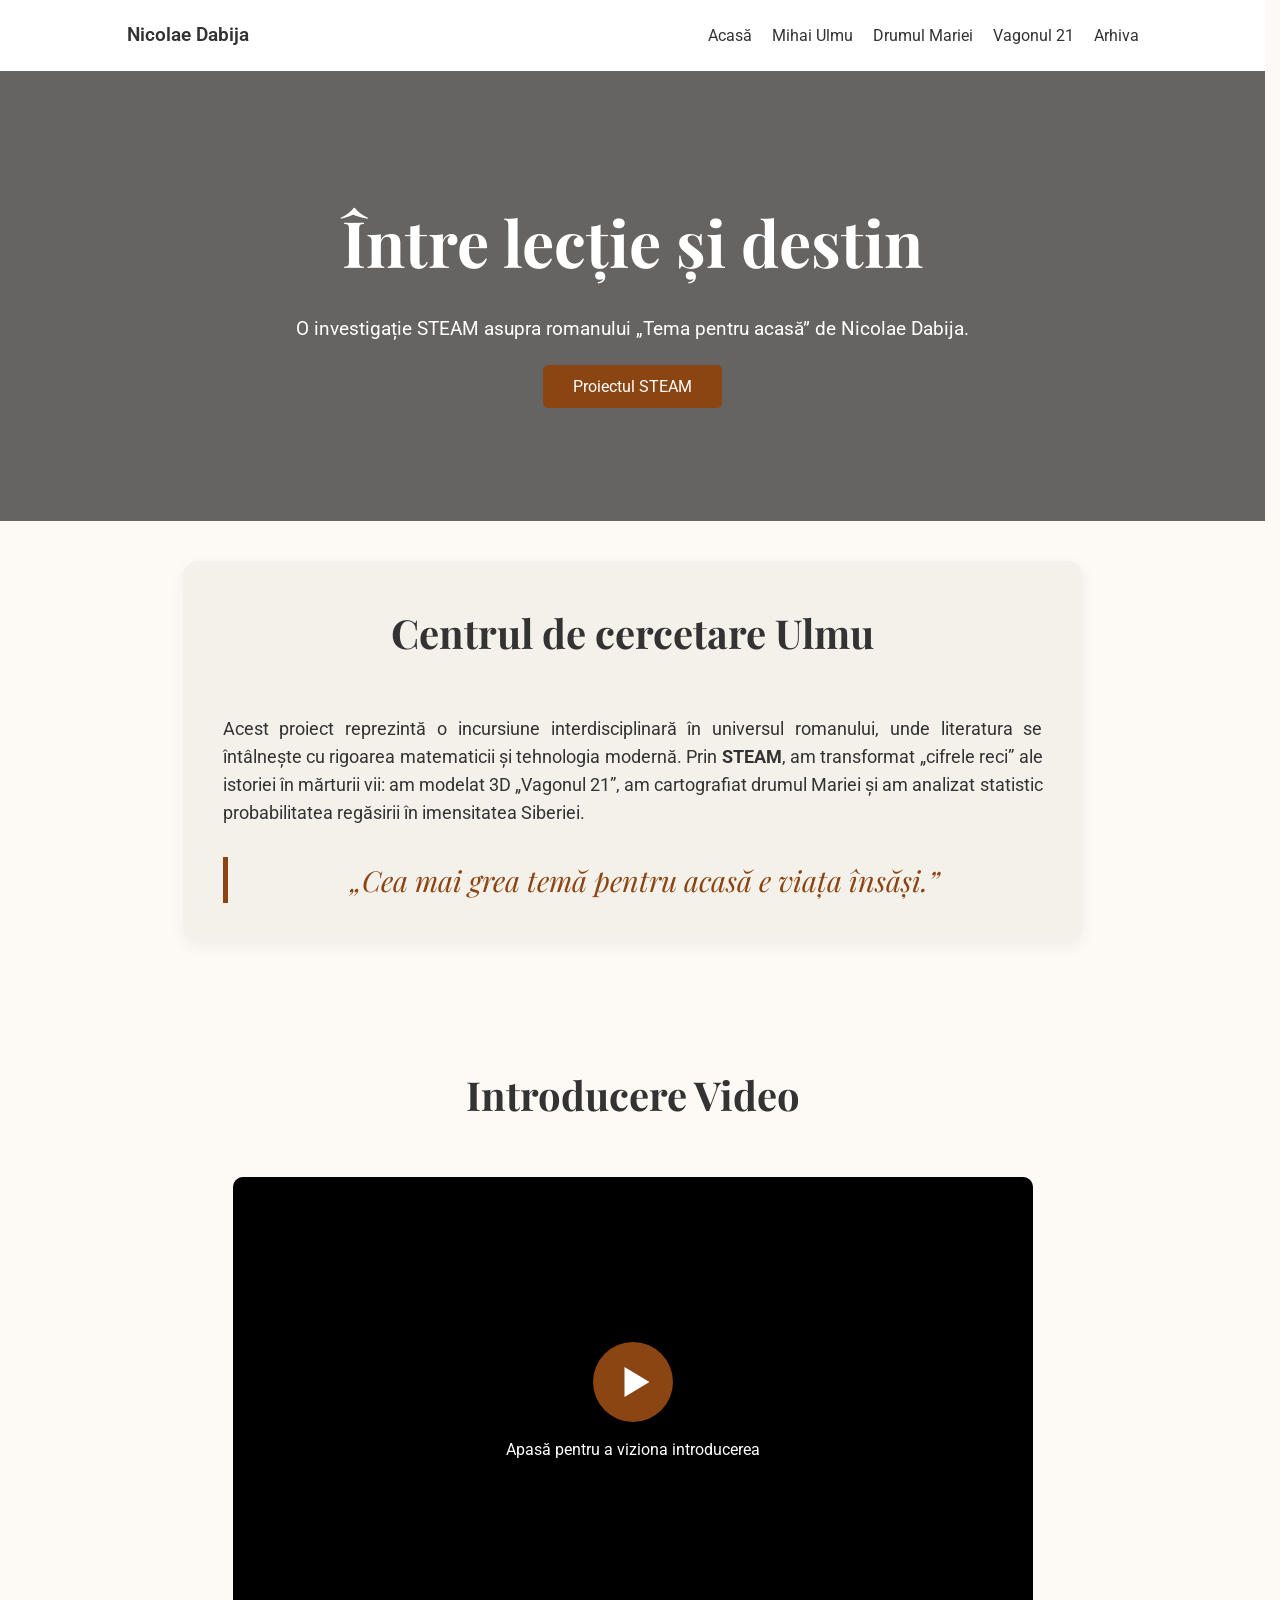
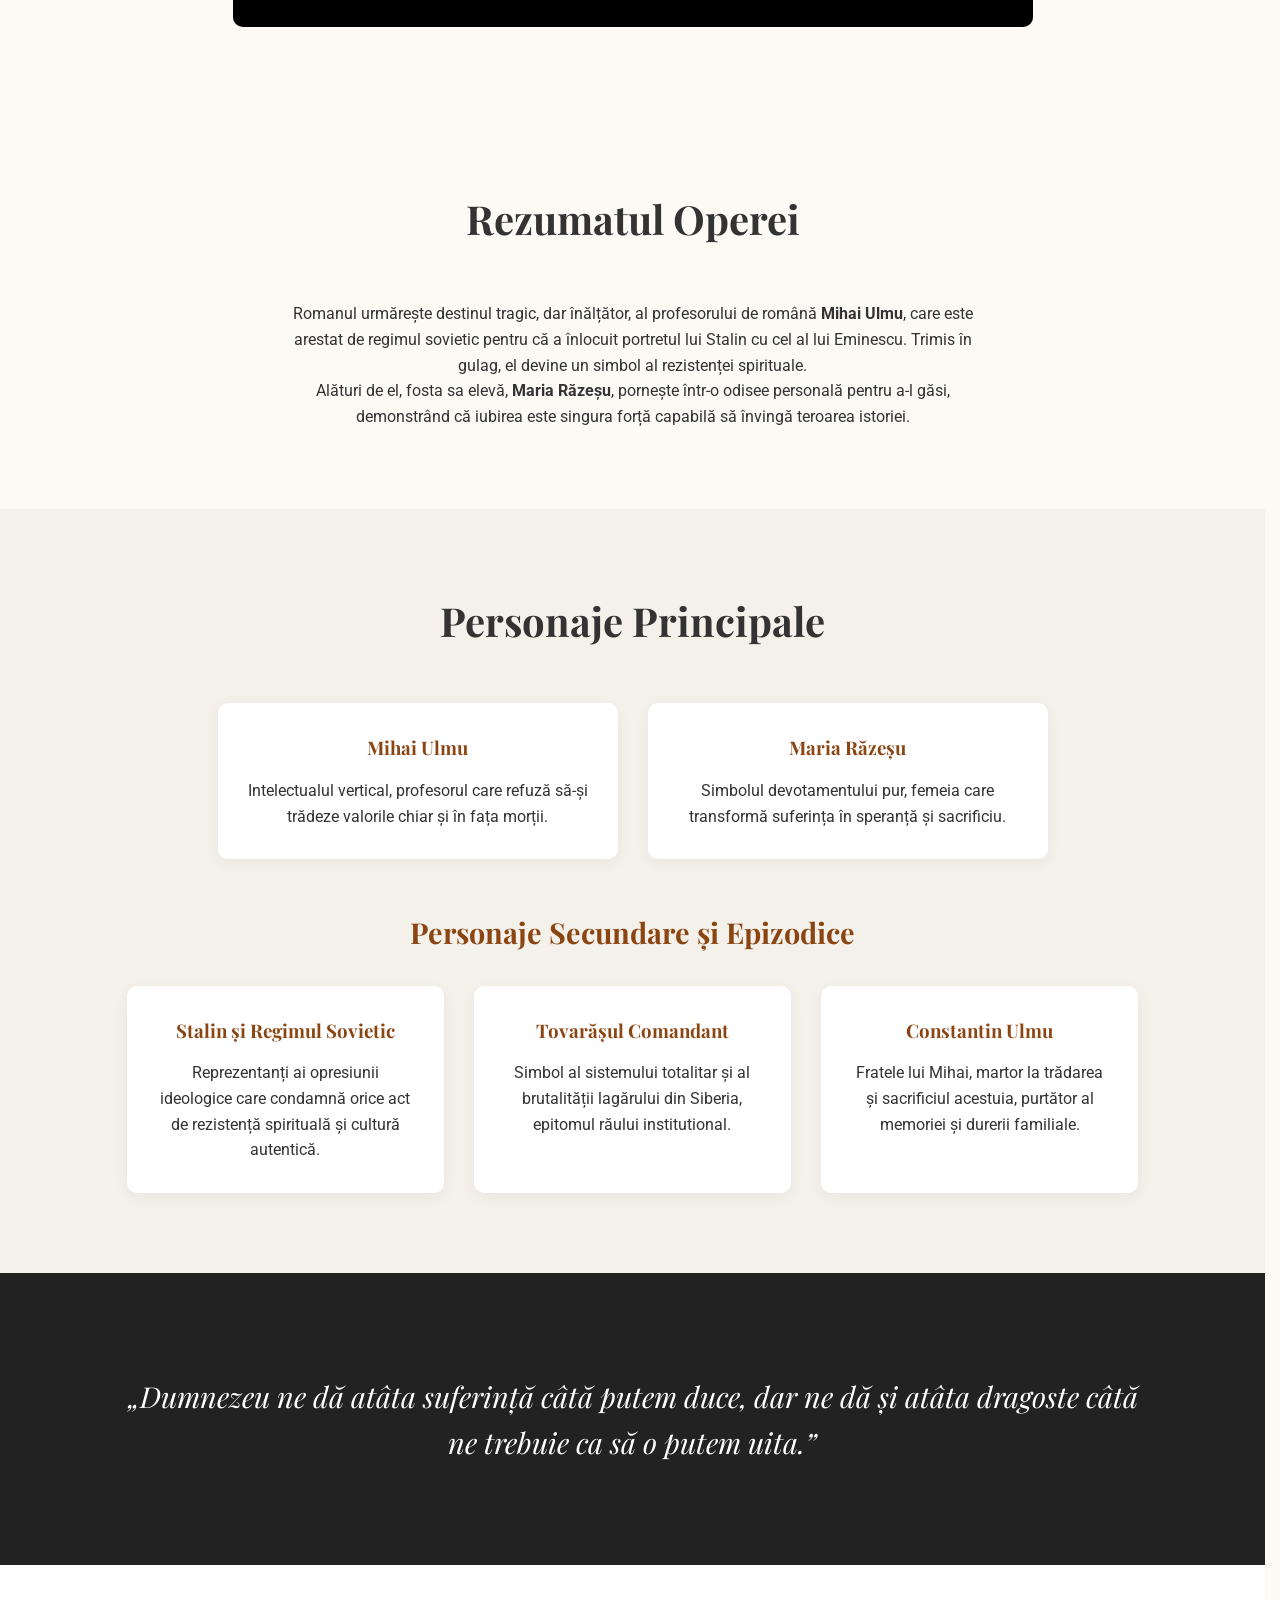
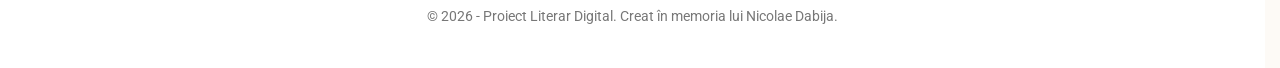
==== index.html @ dccf4f2c "Add files via upload" ====
<!doctype html>
<html lang="ro">
  <head>
    <meta charset="UTF-8" />
    <meta name="viewport" content="width=device-width, initial-scale=1.0" />
    <title>Muzeul Digital - Între lecție și destin</title>
    <link rel="stylesheet" href="style.css" />
    <link
      href="https://fonts.googleapis.com/css2?family=Playfair+Display:ital,wght@0,700;1,400&family=Roboto:wght@300;400&display=swap"
      rel="stylesheet"
    />
  </head>
  <body>
    <nav class="navbar">
      <a href="nicolaedabija.html" class="logo">Nicolae Dabija</a>
      <ul>
        <li><a href="index.html">Acasă</a></li>
        <li><a href="mihai-ulmu.html">Mihai Ulmu</a></li>
        <li><a href="drumul-mariei.html">Drumul Mariei</a></li>
        <li><a href="vagonul-21.html">Vagonul 21</a></li>
        <li><a href="arhiva.html">Arhiva</a></li>
      </ul>
    </nav>

    <header id="acasa" class="hero">
      <div class="hero-content">
        <h1>Între lecție și destin</h1>
        <p>
          O investigație STEAM asupra romanului „Tema pentru acasă” de Nicolae
          Dabija.
        </p>
        <a href="#steam-intro" class="btn">Proiectul STEAM</a>
      </div>
    </header>

    <section id="steam-intro" class="container steam-section">
      <h2 class="section-title">Centrul de cercetare Ulmu</h2>
      <div class="steam-content">
        <p>
          Acest proiect reprezintă o incursiune interdisciplinară în universul
          romanului, unde literatura se întâlnește cu rigoarea matematicii și
          tehnologia modernă. Prin <strong>STEAM</strong>, am transformat
          „cifrele reci” ale istoriei în mărturii vii: am modelat 3D „Vagonul
          21”, am cartografiat drumul Mariei și am analizat statistic
          probabilitatea regăsirii în imensitatea Siberiei.
        </p>
        <div class="quote-central">
          <blockquote>
            „Cea mai grea temă pentru acasă e viața însăși.”
          </blockquote>
        </div>
      </div>
    </section>

    <section class="video-section container">
      <h2 class="section-title">Introducere Video</h2>
      <div class="video-player" id="main-video">
        <div class="video-overlay" onclick="startVideo()">
          <div class="play-button"></div>
          <p>Apasă pentru a viziona introducerea</p>
        </div>
        <video
          id="video-element"
          width="100%"
          poster="https://images.unsplash.com/photo-1497633762265-9d179a990aa6?auto=format&fit=crop&q=80&w=1473"
        >
          <source src="" type="video/mp4" />
          Browserul tău nu suportă tag-ul video.
        </video>
      </div>
    </section>

    <section id="despre" class="container">
      <h2 class="section-title">Rezumatul Operei</h2>
      <div class="content-grid">
        <div class="text-box">
          <p>
            Romanul urmărește destinul tragic, dar înălțător, al profesorului de
            română <strong>Mihai Ulmu</strong>, care este arestat de regimul
            sovietic pentru că a înlocuit portretul lui Stalin cu cel al lui
            Eminescu. Trimis în gulag, el devine un simbol al rezistenței
            spirituale.
          </p>
          <p>
            Alături de el, fosta sa elevă, <strong>Maria Răzeşu</strong>,
            pornește într-o odisee personală pentru a-l găsi, demonstrând că
            iubirea este singura forță capabilă să învingă teroarea istoriei.
          </p>
        </div>
      </div>
    </section>

    <section id="personaje" class="characters-section">
      <h2 class="section-title">Personaje Principale</h2>
      <div class="character-cards">
        <div class="card">
          <h3>Mihai Ulmu</h3>
          <p>
            Intelectualul vertical, profesorul care refuză să-și trădeze
            valorile chiar și în fața morții.
          </p>
        </div>
        <div class="card">
          <h3>Maria Răzeşu</h3>
          <p>
            Simbolul devotamentului pur, femeia care transformă suferința în
            speranță și sacrificiu.
          </p>
        </div>
      </div>

      <h3 class="section-subtitle">Personaje Secundare și Epizodice</h3>
      <div class="character-cards">
        <div class="card">
          <h3>Stalin și Regimul Sovietic</h3>
          <p>
            Reprezentanți ai opresiunii ideologice care condamnă orice act de
            rezistență spirituală și cultură autentică.
          </p>
        </div>
        <div class="card">
          <h3>Tovarășul Comandant</h3>
          <p>
            Simbol al sistemului totalitar și al brutalității lagărului din
            Siberia, epitomul răului institutional.
          </p>
        </div>
        <div class="card">
          <h3>Constantin Ulmu</h3>
          <p>
            Fratele lui Mihai, martor la trădarea și sacrificiul acestuia,
            purtător al memoriei și durerii familiale.
          </p>
        </div>
      </div>
    </section>

    <section id="citate" class="quotes-section">
      <div class="quote-container">
        <blockquote>
          „Dumnezeu ne dă atâta suferință câtă putem duce, dar ne dă și atâta
          dragoste câtă ne trebuie ca să o putem uita.”
        </blockquote>
      </div>
    </section>

    <footer>
      <p>
        &copy; 2026 - Proiect Literar Digital. Creat în memoria lui Nicolae
        Dabija.
      </p>
    </footer>
    <script src="script.js"></script>
  </body>
</html>
---- style.css ----
/* Resetare de bază */
* {
  margin: 0;
  padding: 0;
  box-sizing: border-box;
}

html {
  scrollbar-gutter: stable;
}

body {
  font-family: "Roboto", sans-serif;
  line-height: 1.6;
  color: #333;
  background-color: #fdfaf6; /* Culoare de fundal tip pergament */
  scrollbar-gutter: stable;
}

/* Navigație */
.navbar {
  display: flex;
  justify-content: space-between;
  align-items: center;
  padding: 20px 10%;
  background: #fff;
  box-shadow: 0 2px 5px rgba(0, 0, 0, 0.1);
  position: sticky;
  top: 0;
  z-index: 1000;
}

.logo {
  text-decoration: none;
  color: #333;
  font-weight: 600;
  font-size: 1.2rem;
  cursor: pointer;
  transition: color 0.3s;
}

.logo:hover {
  color: #8b4513;
}

.navbar ul {
  display: flex;
  list-style: none;
}

.navbar ul li a {
  text-decoration: none;
  color: #333;
  margin-left: 20px;
  font-weight: 400;
  transition: color 0.3s;
}

.navbar ul li a:hover {
  color: #8b4513; /* Accent maroniu */
}

/* Hero Section */
.hero {
  height: 50vh;
  background:
    linear-gradient(rgba(0, 0, 0, 0.6), rgba(0, 0, 0, 0.6)),
    url("https://images.unsplash.com/photo-1516979187457-637abb4f9353?auto=format&fit=crop&q=80&w=1470&ixlib=rb-4.0.3")
      no-repeat center center/cover;
  display: flex;
  align-items: center;
  justify-content: center;
  text-align: center;
  color: white;
}

.hero h1 {
  font-family: "Playfair Display", serif;
  font-size: 4rem;
  margin-bottom: 20px;
}

.hero p {
  font-size: 1.2rem;
  max-width: 700px;
  margin: 0 auto 30px;
}

.btn {
  padding: 12px 30px;
  background: #8b4513;
  color: #fff;
  text-decoration: none;
  border-radius: 5px;
  transition: background 0.3s;
}

.btn:hover {
  background: #5d2e0d;
}

/* Secțiuni */
.container {
  padding: 80px 10%;
}

.section-title {
  font-family: "Playfair Display", serif;
  text-align: center;
  font-size: 2.5rem;
  margin-bottom: 50px;
}

.content-grid {
  display: grid;
  grid-template-columns: 1fr;
  gap: 40px;
  align-items: center;
  max-width: 700px;
  margin: 0 auto;
}

.text-box {
  text-align: center;
}

/* Stiluri noi pentru STEAM și Video */
.steam-section {
  background-color: #f4f1ea;
  border-radius: 15px;
  margin: 40px auto;
  max-width: 900px;
  padding: 40px;
  box-shadow: 0 4px 15px rgba(0, 0, 0, 0.05);
  scroll-margin-top: 110px;
}

.steam-content p {
  font-size: 1.1rem;
  text-align: justify;
  margin-bottom: 25px;
}

.quote-central blockquote {
  font-family: "Playfair Display", serif;
  font-size: 1.8rem;
  font-style: italic;
  text-align: center;
  color: #8b4513;
  border-left: 5px solid #8b4513;
  padding-left: 20px;
  margin-top: 30px;
}

.video-player {
  position: relative;
  width: 100%;
  max-width: 800px;
  margin: 0 auto;
  aspect-ratio: 16 / 9;
  background-color: #000;
  border-radius: 10px;
  overflow: hidden;
  cursor: pointer;
}

.video-overlay {
  position: absolute;
  top: 0;
  left: 0;
  width: 100%;
  height: 100%;
  background: rgba(0, 0, 0, 0.4);
  display: flex;
  flex-direction: column;
  justify-content: center;
  align-items: center;
  color: #fff;
  transition: opacity 0.3s;
  z-index: 10;
}

.play-button {
  width: 80px;
  height: 80px;
  background-color: #8b4513;
  border-radius: 50%;
  position: relative;
  margin-bottom: 15px;
  transition: transform 0.2s;
}

.play-button::after {
  content: "";
  display: block;
  position: absolute;
  left: 55%;
  top: 50%;
  transform: translate(-50%, -50%);
  border-style: solid;
  border-width: 15px 0 15px 25px;
  border-color: transparent transparent transparent #fff;
}

.video-player:hover .play-button {
  transform: scale(1.1);
}

#video-element {
  width: 100%;
  height: 100%;
  object-fit: cover;
}

/* Stiluri pentru biografie */
.biography-hero {
  height: 60vh;
  background:
    linear-gradient(rgba(0, 0, 0, 0.4), rgba(0, 0, 0, 0.4)),
    url("https://images.unsplash.com/photo-1497633762265-9d179a990aa6?auto=format&fit=crop&q=80&w=1473")
      no-repeat center center/cover;
  display: flex;
  align-items: center;
  justify-content: center;
  text-align: center;
  color: white;
}

.biography-grid {
  display: grid;
  grid-template-columns: 1fr 2fr;
  gap: 40px;
  align-items: flex-start;
}

.biography-image img {
  width: 100%;
  border-radius: 10px;
  box-shadow: 0 4px 10px rgba(0, 0, 0, 0.2);
}

.biography-image .caption {
  font-size: 0.9rem;
  color: #666;
  font-style: italic;
  margin-top: 10px;
  text-align: center;
}

.biography-text h2 {
  font-family: "Playfair Display", serif;
  font-size: 2.5rem;
  margin-bottom: 20px;
}

.biography-text p {
  font-size: 1.1rem;
  line-height: 1.8;
  margin-bottom: 20px;
  text-align: justify;
}

.biography-text h3 {
  font-family: "Playfair Display", serif;
  font-size: 1.5rem;
  margin: 30px 0 15px;
  color: #8b4513;
}

.biography-text ul {
  list-style: none;
  padding: 0;
}

.biography-text ul li {
  margin-bottom: 15px;
  font-size: 1.1rem;
  border-left: 3px solid #8b4513;
  padding-left: 15px;
}

.biography-text ul li strong {
  color: #8b4513;
}

.sources-note {
  font-size: 0.95rem;
  color: #666;
  margin-top: 30px;
  padding-top: 20px;
  border-top: 1px solid #ddd;
  font-style: italic;
}

/* Personaje */
.characters-section {
  background: #f4f1ea;
  padding: 80px 10%;
}

.character-cards {
  display: flex;
  justify-content: center;
  gap: 30px;
}

.card {
  background: white;
  padding: 30px;
  border-radius: 10px;
  box-shadow: 0 4px 15px rgba(0, 0, 0, 0.05);
  flex: 1;
  max-width: 400px;
  text-align: center;
}

.card h3 {
  font-family: "Playfair Display", serif;
  margin-bottom: 15px;
  color: #8b4513;
}

.section-subtitle {
  font-family: "Playfair Display", serif;
  text-align: center;
  font-size: 1.8rem;
  margin: 50px 0 30px;
  color: #8b4513;
}

/* Citate */
.quotes-section {
  padding: 100px 10%;
  background: #222;
  color: #fff;
  text-align: center;
}

blockquote {
  font-family: "Playfair Display", serif;
  font-size: 1.8rem;
  font-style: italic;
}

/* Footer */
footer {
  text-align: center;
  padding: 40px;
  background: #fff;
  font-size: 0.9rem;
  color: #777;
}

/* Responsive */
@media (max-width: 768px) {
  .content-grid,
  .character-cards {
    grid-template-columns: 1fr;
    flex-direction: column;
  }
  .hero h1 {
    font-size: 2.5rem;
  }
}
/* Stiluri pentru animația de Reveal */
.hidden {
  opacity: 0;
  transform: translateY(30px);
  transition: all 0.8s ease-out;
}

.visible {
  opacity: 1;
  transform: translateY(0);
}

/* Efect de hover pe carduri (Bonus) */
.card {
  transition:
    transform 0.3s ease,
    box-shadow 0.3s ease;
}

.card:hover {
  transform: translateY(-10px);
  box-shadow: 0 10px 25px rgba(139, 69, 19, 0.2);
}
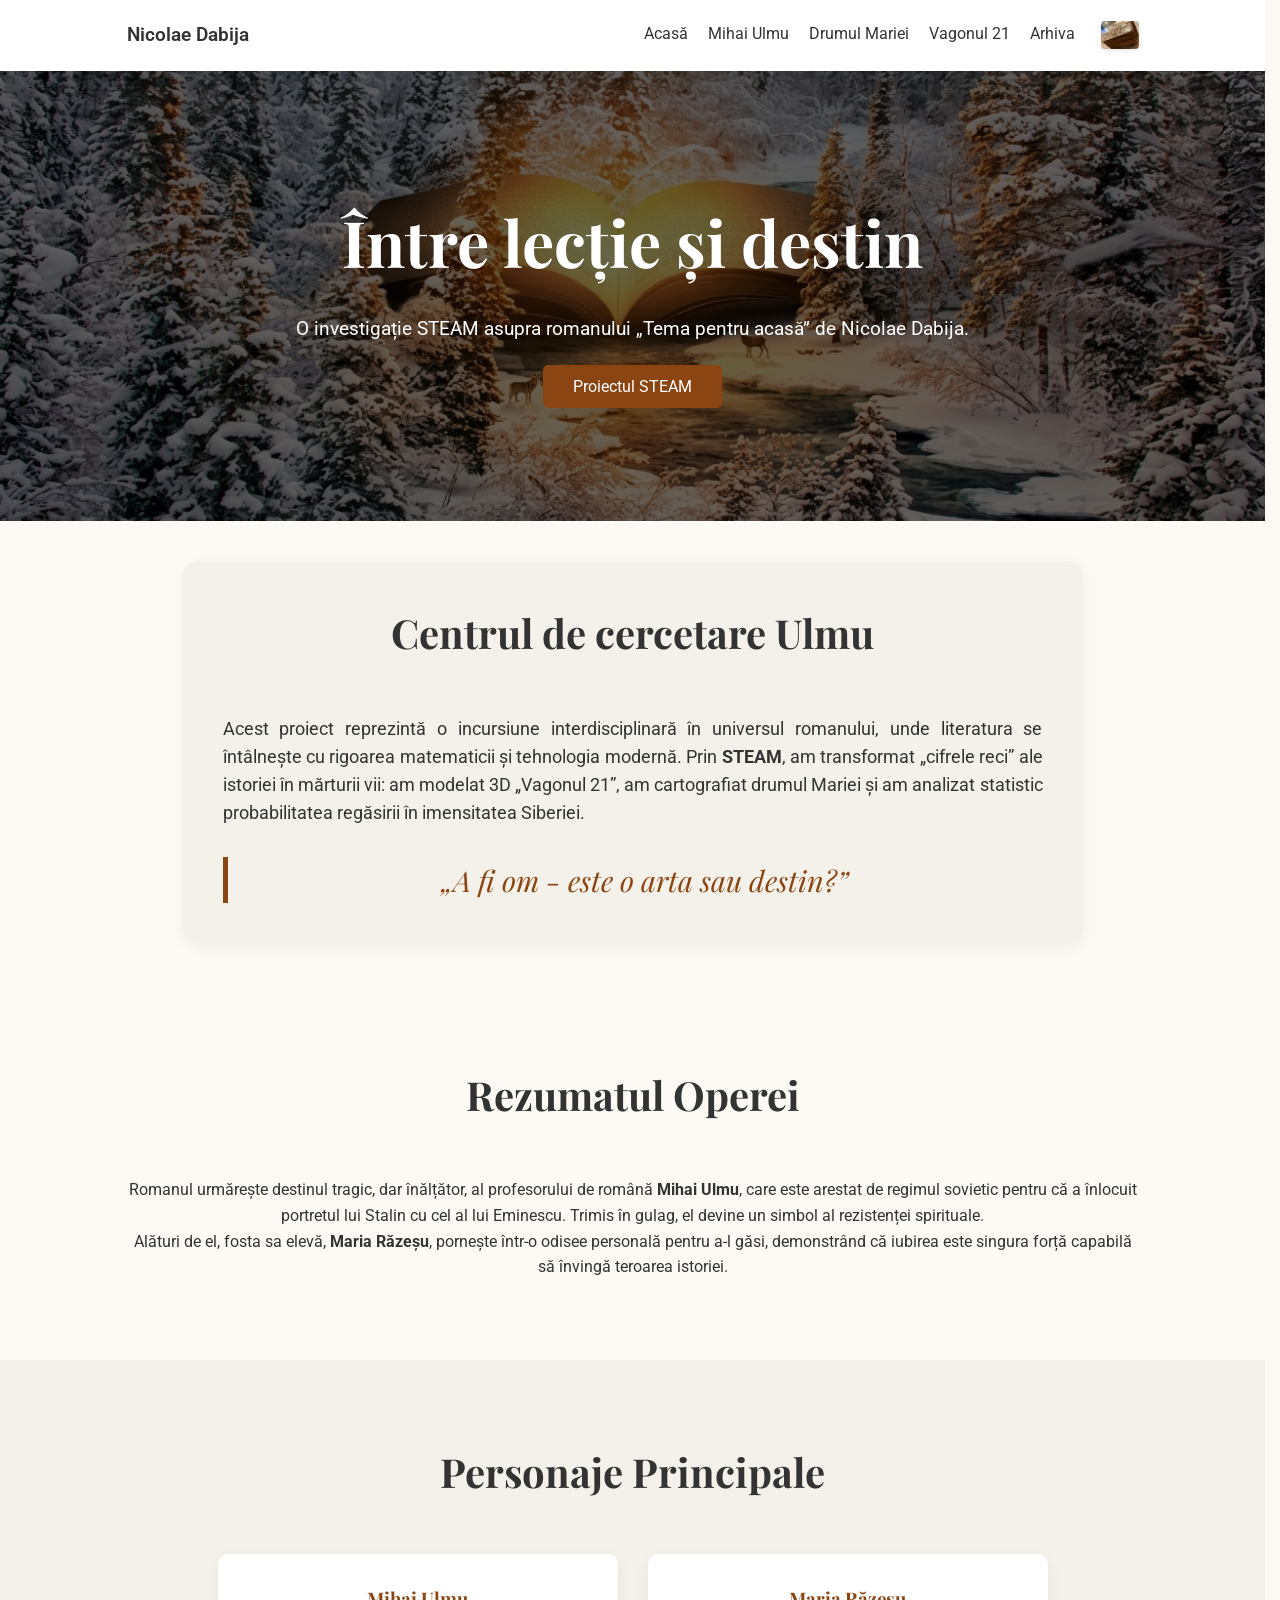
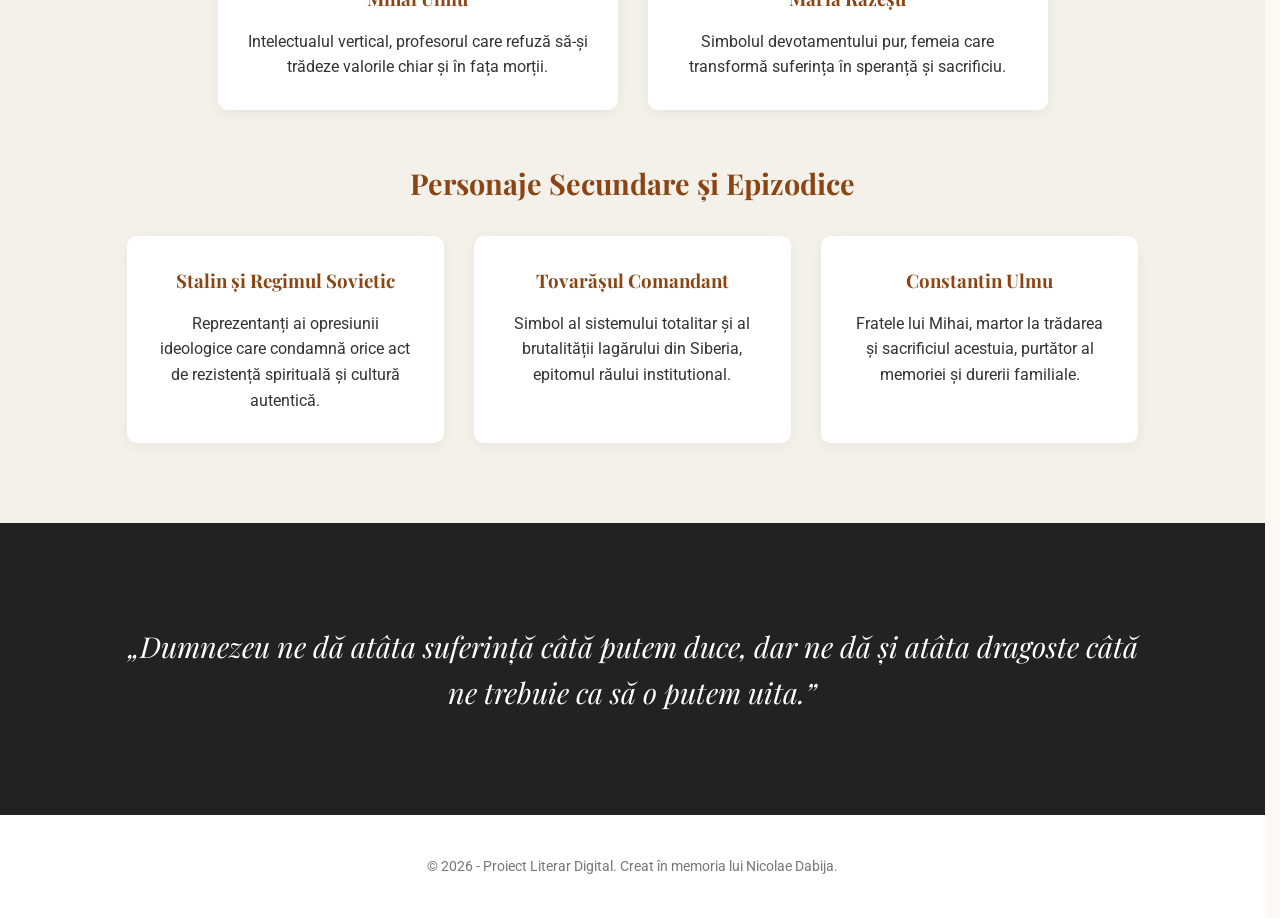
==== commit 761b8516: "Add files via upload" ====
--- a/index.html
+++ b/index.html
@@ -19,6 +19,25 @@
         <li><a href="drumul-mariei.html">Drumul Mariei</a></li>
         <li><a href="vagonul-21.html">Vagonul 21</a></li>
         <li><a href="arhiva.html">Arhiva</a></li>
+        <li>
+          <a
+            href="poze.html"
+            title="Galerie foto"
+            style="display: flex; align-items: center"
+          >
+            <img
+              src="IMG_7484.JPG"
+              alt="Galerie foto"
+              style="
+                height: 28px;
+                width: auto;
+                border-radius: 4px;
+                margin-left: 6px;
+                box-shadow: 0 1px 4px rgba(0, 0, 0, 0.12);
+              "
+            />
+          </a>
+        </li>
       </ul>
     </nav>
 
@@ -45,28 +64,8 @@
           probabilitatea regăsirii în imensitatea Siberiei.
         </p>
         <div class="quote-central">
-          <blockquote>
-            „Cea mai grea temă pentru acasă e viața însăși.”
-          </blockquote>
+          <blockquote>„A fi om - este o arta sau destin?”</blockquote>
         </div>
-      </div>
-    </section>
-
-    <section class="video-section container">
-      <h2 class="section-title">Introducere Video</h2>
-      <div class="video-player" id="main-video">
-        <div class="video-overlay" onclick="startVideo()">
-          <div class="play-button"></div>
-          <p>Apasă pentru a viziona introducerea</p>
-        </div>
-        <video
-          id="video-element"
-          width="100%"
-          poster="https://images.unsplash.com/photo-1497633762265-9d179a990aa6?auto=format&fit=crop&q=80&w=1473"
-        >
-          <source src="" type="video/mp4" />
-          Browserul tău nu suportă tag-ul video.
-        </video>
       </div>
     </section>
 
--- a/style.css
+++ b/style.css
@@ -65,8 +65,7 @@
   height: 50vh;
   background:
     linear-gradient(rgba(0, 0, 0, 0.6), rgba(0, 0, 0, 0.6)),
-    url("https://images.unsplash.com/photo-1516979187457-637abb4f9353?auto=format&fit=crop&q=80&w=1470&ixlib=rb-4.0.3")
-      no-repeat center center/cover;
+    url("padure.png") no-repeat center center/cover;
   display: flex;
   align-items: center;
   justify-content: center;
@@ -116,7 +115,7 @@
   grid-template-columns: 1fr;
   gap: 40px;
   align-items: center;
-  max-width: 700px;
+  max-width: 1200px;
   margin: 0 auto;
 }
 
